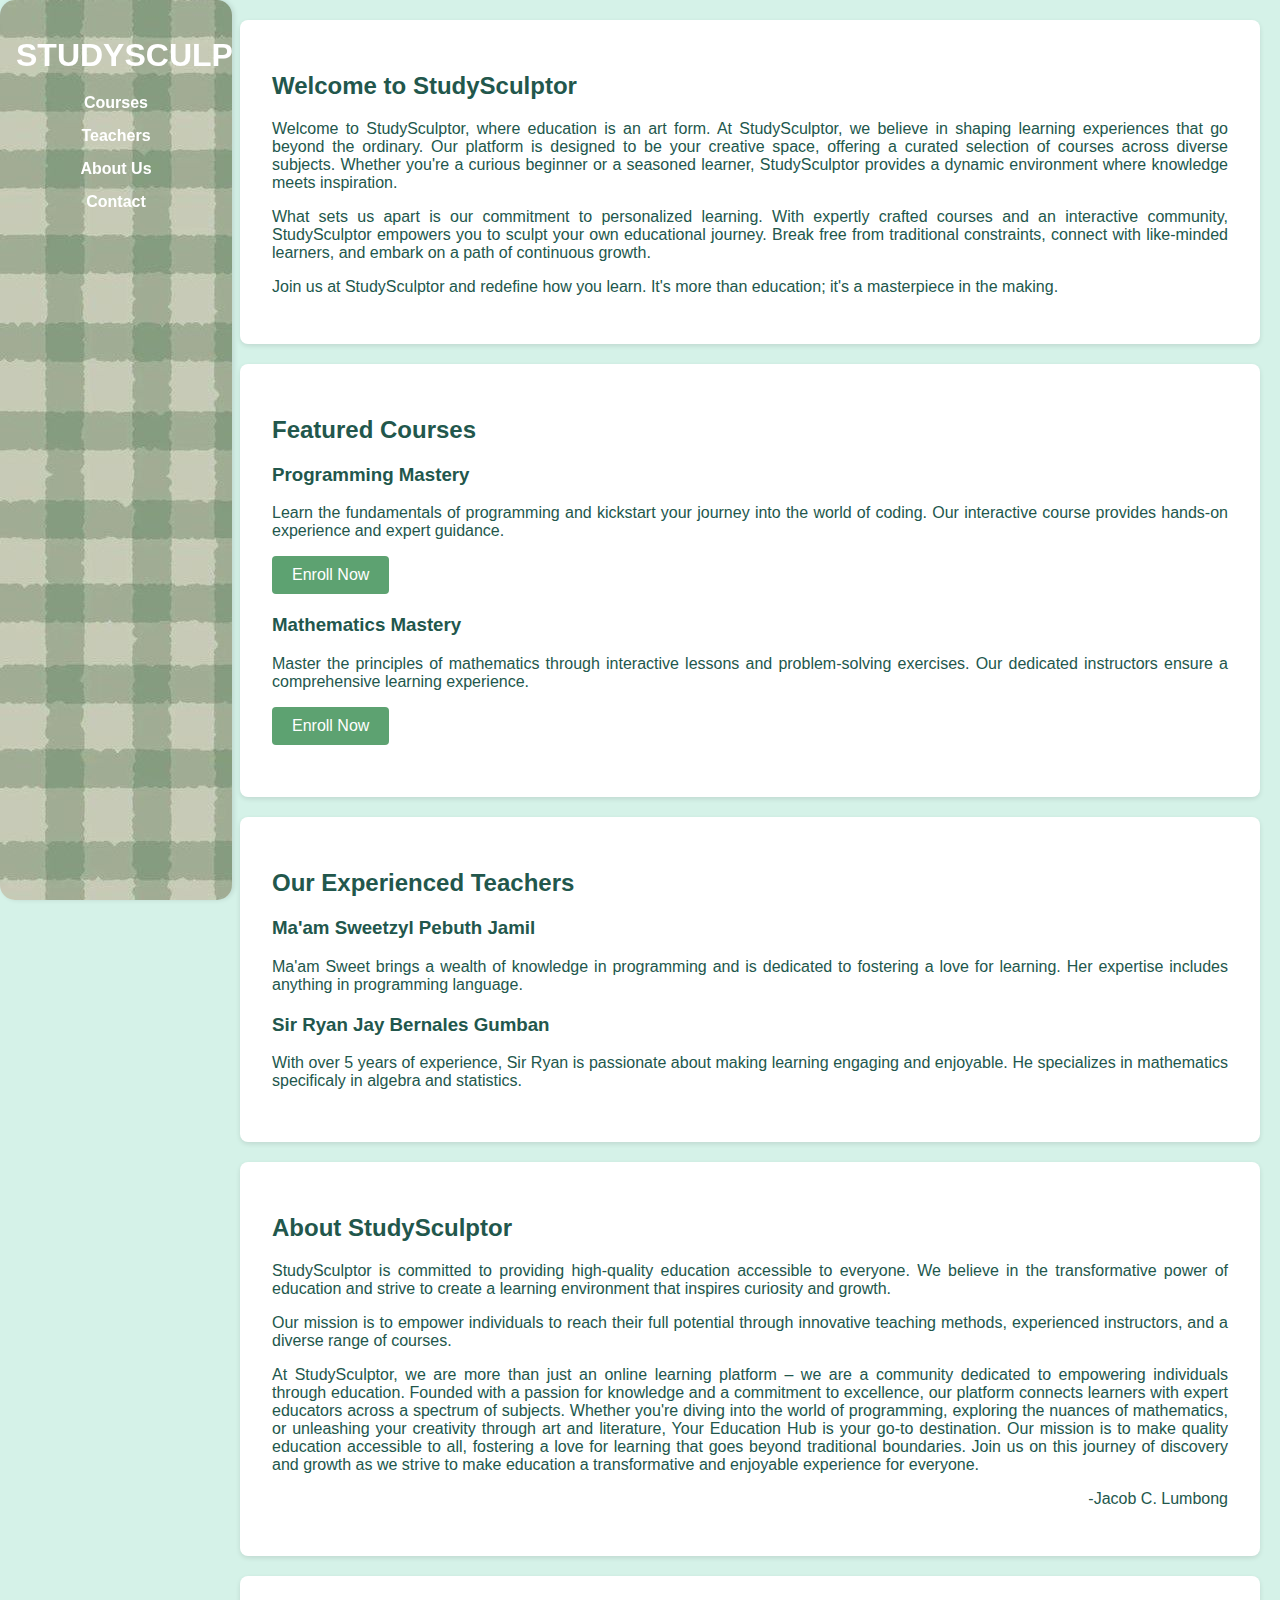
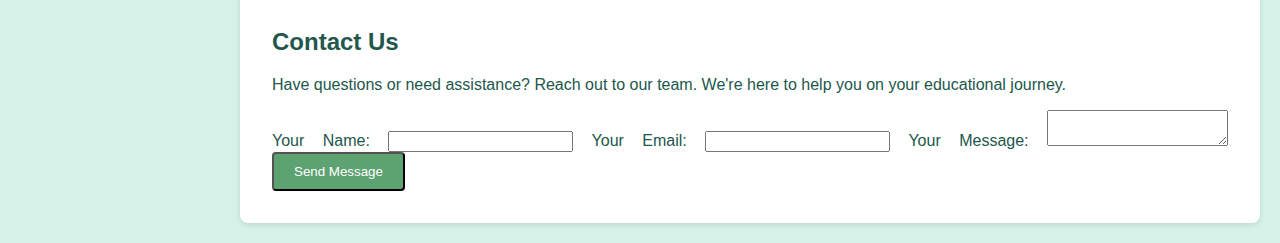
==== home.html @ 66419933 "Add files via upload" ====
<!DOCTYPE html>
<html lang="en">
<head>
    <meta charset="UTF-8">
    <meta name="viewport" content="width=device-width, initial-scale=1.0">
    <link rel="stylesheet" href="styles.css">
    <title>StudySculptor</title>
</head>
<body>

    <div class="container">

        <aside class="sidebar">
            <h1>STUDYSCULPTOR</h1>
            <nav>
                <ul>
                    <li><a href="#courses">Courses</a></li>
                    <li><a href="#teachers">Teachers</a></li>
                    <li><a href="#about">About Us</a></li>
                    <li><a href="#contact">Contact</a></li>
                </ul>
            </nav>
        </aside>

        <main class="content">

            <section id="hero">
                <h2>Welcome to StudySculptor</h2>
                <p>Welcome to StudySculptor, where education is an art form. At StudySculptor, we believe in shaping learning experiences that go beyond the ordinary. Our platform is designed to be your creative space, offering a curated selection of courses across diverse subjects. Whether you're a curious beginner or a seasoned learner, StudySculptor provides a dynamic environment where knowledge meets inspiration.</p>

                <p>What sets us apart is our commitment to personalized learning. With expertly crafted courses and an interactive community, StudySculptor empowers you to sculpt your own educational journey. Break free from traditional constraints, connect with like-minded learners, and embark on a path of continuous growth.</p>

                <p>Join us at StudySculptor and redefine how you learn. It's more than education; it's a masterpiece in the making.</p>
            </section>

            <section id="courses">
                <h2>Featured Courses</h2>
                <div class="course">
                    <h3>Programming Mastery</h3>
                    <p>Learn the fundamentals of programming and kickstart your journey into the world of coding. Our interactive course provides hands-on experience and expert guidance.</p>
                    <a href="enroll_programming.html" class="btn enroll-btn" data-course="Programming">Enroll Now</a>
                </div>
                <div class="course">
                    <h3>Mathematics Mastery</h3>
                    <p>Master the principles of mathematics through interactive lessons and problem-solving exercises. Our dedicated instructors ensure a comprehensive learning experience.</p>
                    <a href="enroll_mathematics.html" class="btn enroll-btn" data-course="Mathematics">Enroll Now</a>
                </div>
            </section>

            <section id="teachers">
                <h2>Our Experienced Teachers</h2>
                <div class="teacher">
                    <h3>Ma'am Sweetzyl Pebuth Jamil</h3>
                    <p>Ma'am Sweet brings a wealth of knowledge in programming and is dedicated to fostering a love for learning. Her expertise includes anything in programming language.</p>
                </div>
                <div class="teacher">
                    <h3>Sir Ryan Jay Bernales Gumban</h3>
                    <p>With over 5 years of experience, Sir Ryan is passionate about making learning engaging and enjoyable. He specializes in mathematics specificaly in algebra and statistics.</p>
                </div>
            </section>

            <section id="about">
                <h2>About StudySculptor</h2>
                <p>StudySculptor is committed to providing high-quality education accessible to everyone. We believe in the transformative power of education and strive to create a learning environment that inspires curiosity and growth.</p>
                <p>Our mission is to empower individuals to reach their full potential through innovative teaching methods, experienced instructors, and a diverse range of courses.</p>
                <p>At StudySculptor, we are more than just an online learning platform – we are a community dedicated to empowering individuals through education. Founded with a passion for knowledge and a commitment to excellence, our platform connects learners with expert educators across a spectrum of subjects. Whether you're diving into the world of programming, exploring the nuances of mathematics, or unleashing your creativity through art and literature, Your Education Hub is your go-to destination. Our mission is to make quality education accessible to all, fostering a love for learning that goes beyond traditional boundaries. Join us on this journey of discovery and growth as we strive to make education a transformative and enjoyable experience for everyone.</p>
                <p style="text-align: right;">-Jacob C. Lumbong</p>
            </section>

            <section id="contact">
                <h2>Contact Us</h2>
                <p>Have questions or need assistance? Reach out to our team. We're here to help you on your educational journey.</p>
                <form action="#" method="post">
                    <label for="name">Your Name:</label>
                    <input type="text" id="name" name="name" required>
                    <label for="email">Your Email:</label>
                    <input type="email" id="email" name="email" required>
                    <label for="message">Your Message:</label>
                    <textarea id="message" name="message" required></textarea>
                    <button type="submit" class="btn">Send Message</button>
                </form>
            </section>

        </main>

    </div>

    <script src="script.js"></script>

    <script>
        document.addEventListener('DOMContentLoaded', function() {
    const navLinks = document.querySelectorAll('.sidebar a');
    const enrollButtons = document.querySelectorAll('.enroll-btn');

    navLinks.forEach(link => {
        link.addEventListener('click', function(event) {
            event.preventDefault();

            const targetId = this.getAttribute('href').substring(1);
            const targetSection = document.getElementById(targetId);

            if (targetSection) {
                targetSection.scrollIntoView({
                    behavior: 'smooth'
                });
            }
        });
    });

    enrollButtons.forEach(button => {
        button.addEventListener('click', function(event) {
        });
    });
});


    </script>

</body>
</html>
---- styles.css ----
body {
    margin: 0;
    padding: 0;
    font-family: 'Segoe UI', Tahoma, Geneva, Verdana, sans-serif;
    background-color: #d5f2e8;
    color: #22574c;
    transition: background-color 0.3s ease-in-out;
}

.container {
    display: flex;
    width: 100%;
}

.sidebar {
    background: url('background.jpg');
    border-radius: 15px;
    color: #fff;
    padding: 1em;
    box-shadow: 2px 0 5px rgba(0, 0, 0, 0.1);
    transition: background-color 0.3s ease-in-out, box-shadow 0.3s ease-in-out;
    position: fixed;
    top: 0;
    bottom: 0;
    left: 0;
    width: 200px;
    overflow-y: auto;
    text-align: center;
}

.sidebar h1 {
    margin-bottom: 20px;
}

nav ul {
    list-style-type: none;
    margin: 0;
    padding: 0;
    display: flex;
    flex-direction: column;
}

nav li {
    margin-bottom: 15px;
}

nav a {
    text-decoration: none;
    color: #fff;
    font-weight: bold;
    transition: color 0.3s;
    margin-bottom: 10px;
}

nav a:hover {
    color: #94d2a0;
}

.content {
    flex: 1;
    margin-left: 220px;
}

section {
    padding: 2em;
    text-align: justify;
    background-color: #fff;
    margin: 20px;
    box-shadow: 0 2px 5px rgba(0, 0, 0, 0.1); 
    border-radius: 8px;
    transition: background-color 0.3s ease-in-out, box-shadow 0.3s ease-in-out;
}

h2 {
    color: #22574c;
}

.course, .teacher {
    margin-bottom: 20px;
    transition: transform 0.3s ease-in-out;
}

.course:hover, .teacher:hover {
    transform: scale(1.05);
}

.btn {
    display: inline-block;
    padding: 10px 20px;
    background-color: #5da271;
    color: #fff;
    text-decoration: none;
    border-radius: 4px;
    transition: background-color 0.3s ease-in-out;
}

.btn:hover {
    background-color: #94d2a0;
}

footer {
    background-color: #5da271;
    color: #fff;
    text-align: center;
    padding: 1em;
    transition: background-color 0.3s ease-in-out;
    position: fixed;
    bottom: 0;
    width: 100%;
}
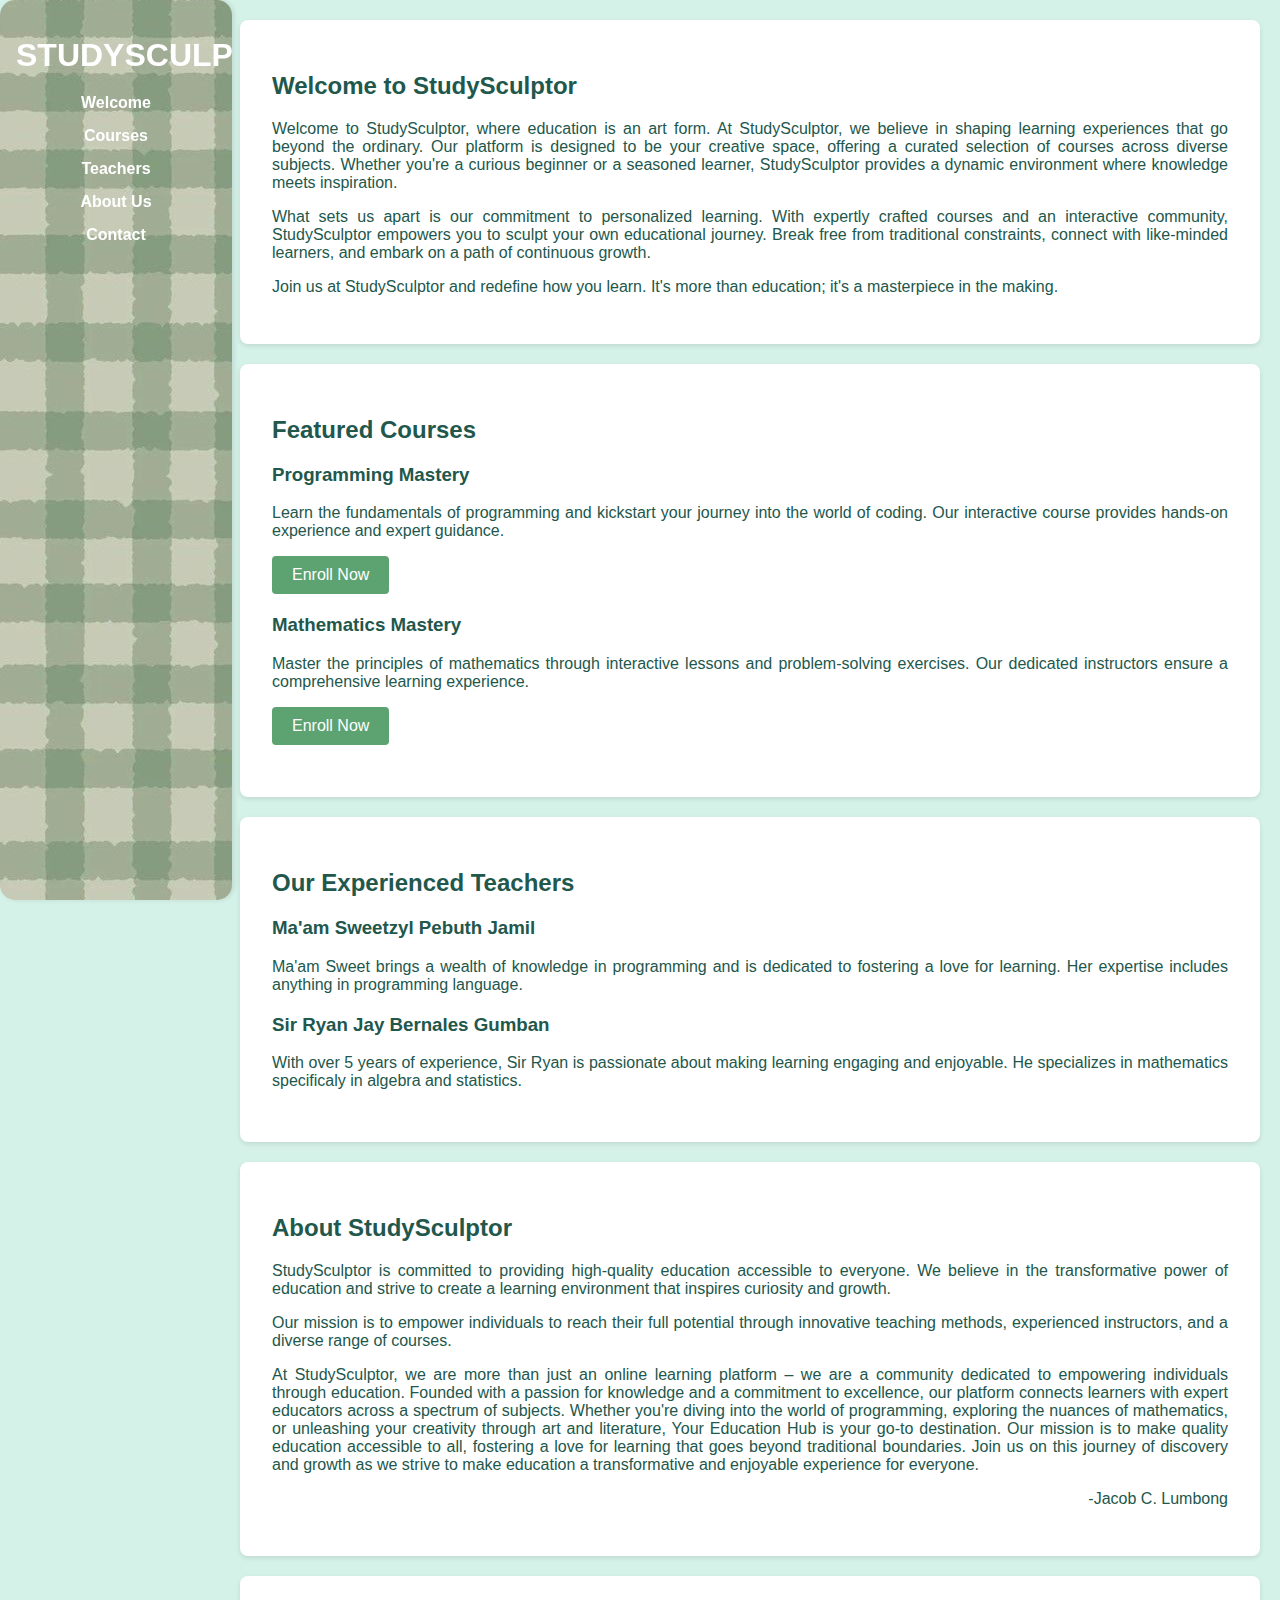
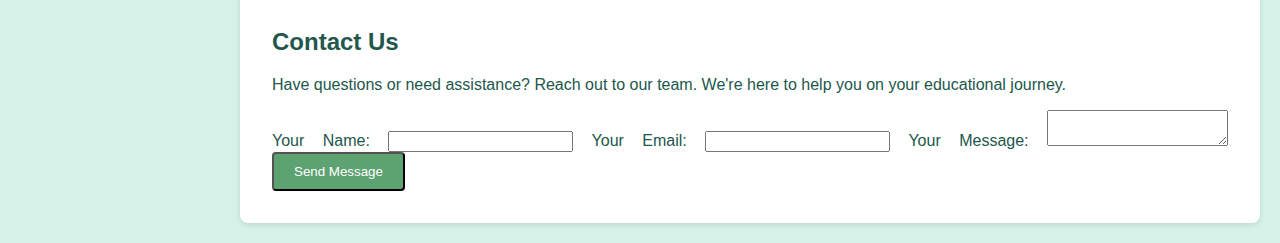
==== commit fc2bfffe: "Update home.html" ====
--- a/home.html
+++ b/home.html
@@ -14,6 +14,7 @@
             <h1>STUDYSCULPTOR</h1>
             <nav>
                 <ul>
+                    <li><a href="#hero">Welcome</a></li>
                     <li><a href="#courses">Courses</a></li>
                     <li><a href="#teachers">Teachers</a></li>
                     <li><a href="#about">About Us</a></li>
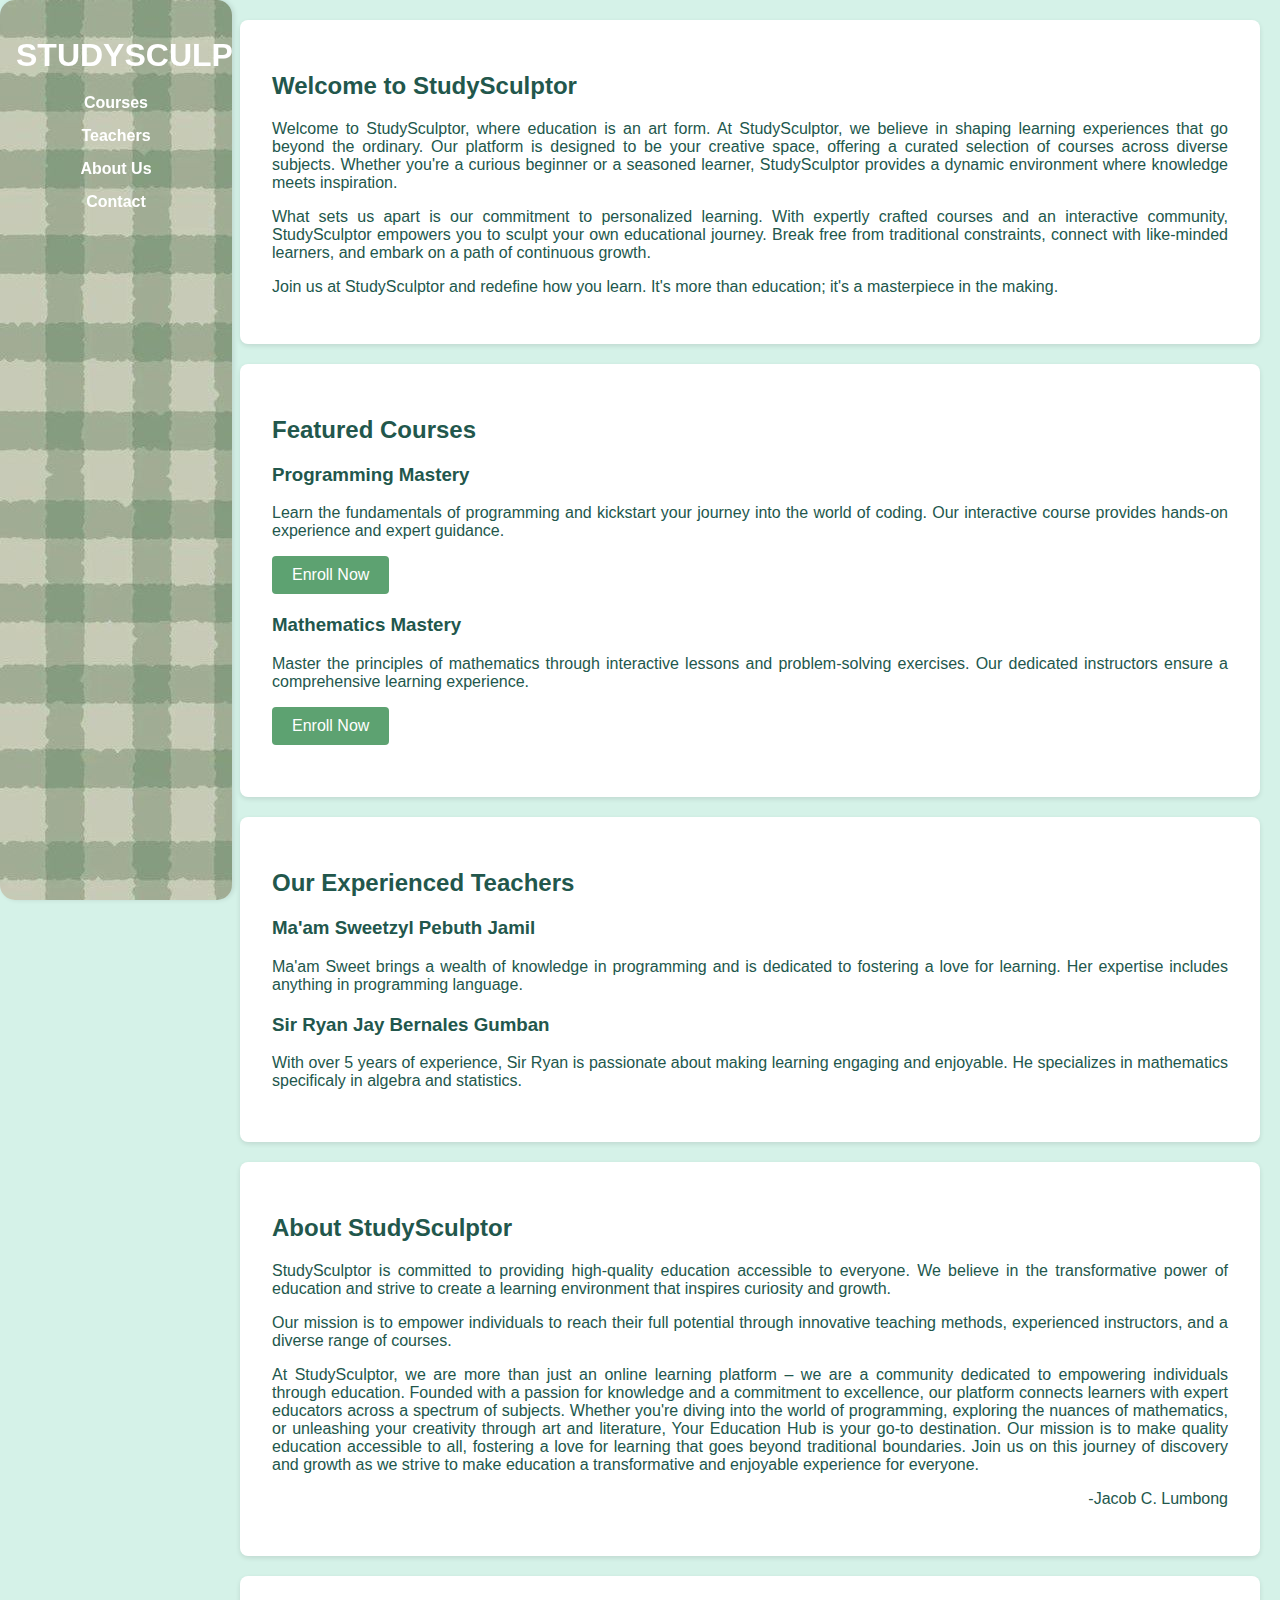
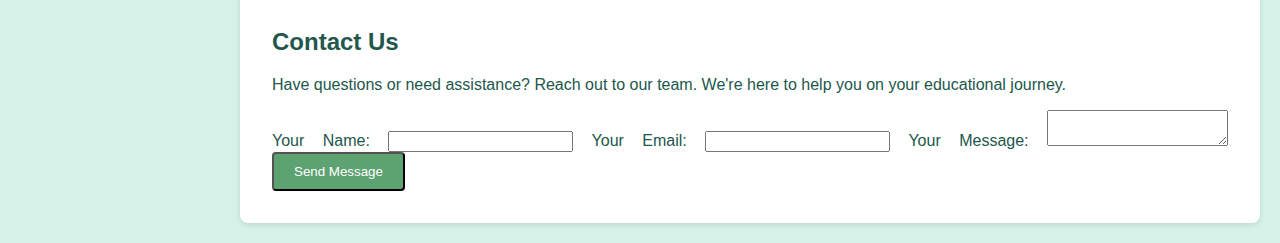
==== commit 1c6d3e2d: "Update home.html" ====
--- a/home.html
+++ b/home.html
@@ -14,7 +14,6 @@
             <h1>STUDYSCULPTOR</h1>
             <nav>
                 <ul>
-                    <li><a href="#hero">Welcome</a></li>
                     <li><a href="#courses">Courses</a></li>
                     <li><a href="#teachers">Teachers</a></li>
                     <li><a href="#about">About Us</a></li>
